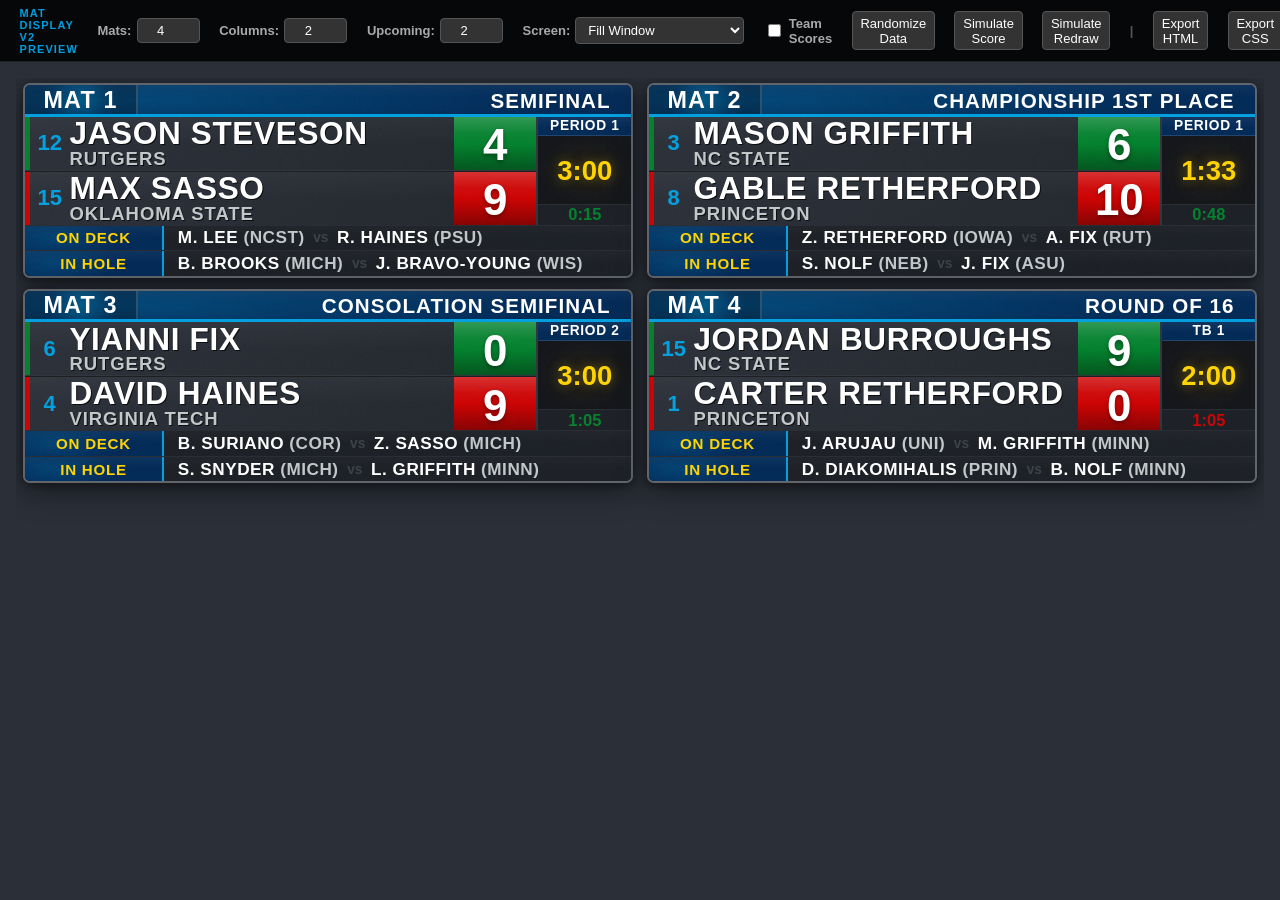
==== src/index.html @ 1146652d "Initial commit: NCAA wrestling mat assignment display Preview/development tool for building mat assi" ====
<!DOCTYPE html>
<html lang="en">
<head>
<meta charset="UTF-8">
<meta name="viewport" content="width=device-width, initial-scale=1.0">
<title>Mat Assignment Display — Previewer</title>
<link rel="stylesheet" href="styles.css">
<link rel="stylesheet" href="preview.css">
</head>
<body>

<!-- PREVIEW CONTROLS -->
<div class="preview-controls">
	<span class="title">Mat Display v2 Preview</span>
	<label>Mats:
		<input type="number" id="matCount" value="4" min="1" max="8">
	</label>
	<label>Columns:
		<input type="number" id="colCount" value="2" min="1" max="4">
	</label>
	<label>Upcoming:
		<input type="number" id="upcomingDepth" value="2" min="0" max="2">
	</label>
	<label>Screen:
		<select id="aspectRatio">
			<option value="fill">Fill Window</option>
			<option value="16:9">16:9 (HD / 4K)</option>
			<option value="16:10">16:10</option>
			<option value="4:3">4:3</option>
			<option value="21:9">21:9 (Ultrawide)</option>
			<option value="32:9">32:9 (Super Ultrawide)</option>
		</select>
	</label>
	<label><input type="checkbox" id="teamScores"> Team Scores</label>
	<button id="btnRandomize">Randomize Data</button>
	<button id="btnSimulate">Simulate Score</button>
	<button id="btnRedraw">Simulate Redraw</button>
	<span class="export-sep">|</span>
	<button id="btnExportHTML">Export HTML</button>
	<button id="btnExportCSS">Export CSS</button>
	<span class="export-sep">|</span>
	<button id="btnReset">Reset</button>
</div>

<div class="toast" id="toast"></div>
<div class="safe-area-label" id="safeAreaLabel"></div>

<!-- GRID CONTAINER -->
<main class="preview-main">
<video class="bg-video" autoplay loop muted playsinline poster="assets/backgrounds/background.png">
	<source src="assets/backgrounds/background.mp4" type="video/mp4">
</video>
<div class="preview-grid" id="grid" data-count="4"></div>
</main>

<script type="module" src="js/app.js"></script>
</body>
</html>
---- src/styles.css ----
/* ============================================================
   NCAA WRESTLING - MAT ASSIGNMENT DISPLAY v2
   Inspired by NCAA Wrestling CG Toolkit
   ============================================================ */

/* --- FONTS --- */
@font-face {
	font-family: 'United Sans';
	src: url(https://tw-misc.s3.us-west-2.amazonaws.com/mat-assignment-display/ncaa/v2/fonts/UnitedSansReg-Black.otf) format('opentype');
	font-weight: 900;
	font-style: normal;
}
@font-face {
	font-family: 'United Sans Cond';
	src: url(https://tw-misc.s3.us-west-2.amazonaws.com/mat-assignment-display/ncaa/v2/fonts/UnitedSansSemiCond-Black.otf) format('opentype');
	font-weight: 900;
	font-style: normal;
}
@font-face {
	font-family: 'United Sans Ext';
	src: url(https://tw-misc.s3.us-west-2.amazonaws.com/mat-assignment-display/ncaa/v2/fonts/UnitedSansSemiExt-Black.otf) format('opentype');
	font-weight: 900;
	font-style: normal;
}

/* --- PALETTE --- */
:root {
	--ncaa-blue-bright: #009EDE;
	--ncaa-blue-mid: #005EB8;
	--ncaa-blue-dark: #002855;
	--ncaa-gray: #C1C6C8;
	--ncaa-gray-dark: #3a3f47;
	--surface-dark: #1a1e24;
	--surface-card: #22272e;
	--surface-row: #2a2f38;
	--border-silver: rgba(193, 198, 200, 0.3);
	--text-primary: #FFFFFF;
	--text-secondary: #C1C6C8;
	--text-accent: #009EDE;
	--clock-yellow: #FFD200;
	--columns: 1;

	/* --- SIZING (tuned for export/production context) --- */
	--header-bar-min-h: 2.4em;
	--header-mat-pad-x: 1em;
	--header-mat-fs: 2em;
	--header-info-fs: 1.8em;
	--wrestler-row-min-h: 3em;
	--wrestler-info-pad-y: 0.2em;
	--wrestler-name-fs: 2.66em;
	--team-name-fs: 1.6em;
	--score-fs: 4em;
	--period-fs: 1.2em;
	--period-pad-y: 0.2em;
	--clock-fs: 2.5em;
	--riding-time-fs: 1.5em;
	--riding-time-pad-y: 0.15em;
	--upcoming-bar-min-h: 2.2em;
	--upcoming-label-fs: 1.3em;
	--upcoming-matchup-fs: 1.5em;
}

/* --- DEFAULTS (empty/null fields) --- */
.periodName:empty::before,
.periodName[data-value=""]::before { content: "Period 1"; }
.clockTime:empty::before,
.clockTime[data-value=""]::before { content: "0:00"; }
.ridingTime:empty::before,
.ridingTime[data-value=""]::before { content: "0:00"; }
.wScore:empty::before,
.wScore[data-value=""]::before { content: "0"; }

/* --- PERIOD ABBREVIATIONS (NCAA overtime terminology) --- */
.periodName[data-value*="Overtime"] > span {
	display: none;
}
.periodName[data-value="Overtime 1"]::before { content: "SV"; }
.periodName[data-value="Overtime 2"]::before { content: "TB 1"; }
.periodName[data-value="Overtime 3"]::before { content: "TB 2"; }
.periodName[data-value="Double Overtime"]::before { content: "DBL OT"; }

/* --- RESET & BASE --- */
body {
	margin: 0;
	padding: 0;
	background: var(--surface-dark);
	font-family: 'United Sans Cond', 'Helvetica Neue', Arial, sans-serif;
	font-weight: 900;
	color: var(--text-primary);
	-webkit-font-smoothing: antialiased;
	-moz-osx-font-smoothing: grayscale;
}

/* --- OUTER FRAME (per-mat container) --- */
.outer-frame {
	font-size: calc(2.2vw / var(--columns));
	margin: 0.4em 0.5em;
}

/* --- NOISE TEXTURE (matches NCAA toolkit speckle pattern) --- */
@keyframes grain {
	0%, 100% { transform: translate(0, 0); }
	10% { transform: translate(-1%, -1%); }
	20% { transform: translate(1%, 0%); }
	30% { transform: translate(-2%, 1%); }
	40% { transform: translate(1%, -1%); }
	50% { transform: translate(-1%, 2%); }
	60% { transform: translate(2%, 1%); }
	70% { transform: translate(0%, -2%); }
	80% { transform: translate(-1%, 0%); }
	90% { transform: translate(1%, 1%); }
}

/* --- MATCH CARD --- */
.match-card {
	border-radius: 0.5em;
	overflow: hidden;
	border: 2px solid rgba(193, 198, 200, 0.4);
	background: var(--surface-card);
	box-shadow:
		0 0.5em 2em rgba(0, 0, 0, 0.5),
		0 0.2em 0.6em rgba(0, 0, 0, 0.3),
		inset 0 1px 0 rgba(255, 255, 255, 0.08);
	position: relative;
}

/* Speckle/noise overlay — matches the toolkit's grainy texture */
.match-card::before {
	content: '';
	position: absolute;
	inset: 0;
	z-index: 10;
	pointer-events: none;
	opacity: 0.04;
	background-image: url("data:image/svg+xml,%3Csvg viewBox='0 0 256 256' xmlns='http://www.w3.org/2000/svg'%3E%3Cfilter id='n'%3E%3CfeTurbulence type='fractalNoise' baseFrequency='0.9' numOctaves='4' stitchTiles='stitch'/%3E%3C/filter%3E%3Crect width='100%25' height='100%25' filter='url(%23n)'/%3E%3C/svg%3E");
	background-size: 128px 128px;
	mix-blend-mode: screen;
	animation: grain 4s steps(8) infinite;
}

/* --- HEADER BAR --- */
.header-bar {
	display: flex;
	align-items: stretch;
	background:
		radial-gradient(ellipse 120% 200% at 15% 50%, rgba(0, 158, 222, 0.25) 0%, transparent 60%),
		linear-gradient(180deg, rgba(255, 255, 255, 0.04) 0%, transparent 40%),
		var(--ncaa-blue-dark);
	min-height: var(--header-bar-min-h);
	border-bottom: 3px solid var(--ncaa-blue-bright);
	position: relative;
}

/* Blue orb glow behind mat number — inspired by toolkit circle accent */
.header-mat {
	display: flex;
	align-items: center;
	justify-content: center;
	padding: 0 var(--header-mat-pad-x);
	font-family: 'United Sans Ext', 'Helvetica Neue', Arial, sans-serif;
	font-size: var(--header-mat-fs);
	text-transform: uppercase;
	letter-spacing: 0.05em;
	color: var(--text-primary);
	white-space: nowrap;
	background:
		radial-gradient(circle at 50% 50%, rgba(0, 158, 222, 0.35) 0%, rgba(0, 94, 184, 0.1) 50%, transparent 70%),
		rgba(0, 0, 0, 0.25);
	border-right: 2px solid rgba(255, 255, 255, 0.15);
	position: relative;
	padding-top: 0.06em;
}

.header-info {
	flex: 1;
	position: relative;
	overflow: hidden;
	display: flex;
	align-items: center;
	justify-content: flex-end;
}

.header-info .rotate-frame {
	text-align: right;
}

.header-info ul.rotate > li > div {
	text-align: right;
	padding-right: 1em;
	font-size: var(--header-info-fs);
	text-transform: uppercase;
	letter-spacing: 0.05em;
	color: var(--text-primary);
	transform: translateY(0.06em);
}

/* --- MATCH BODY --- */
.match-body {
	display: flex;
	align-items: stretch;
	position: relative;
}

/* Large decorative arc — inspired by toolkit background sweep lines */
.match-body::after {
	content: '';
	position: absolute;
	width: 180%;
	height: 400%;
	bottom: -200%;
	left: -40%;
	border-radius: 50%;
	border: 1px solid rgba(255, 255, 255, 0.03);
	pointer-events: none;
	z-index: 0;
}

/* --- WRESTLERS PANEL --- */
.wrestlers-panel {
	flex: 1;
	display: flex;
	flex-direction: column;
	min-width: 0;
}

/* --- WRESTLER ROW --- */
.wrestler-row {
	flex: 1;
	display: flex;
	align-items: stretch;
	min-height: var(--wrestler-row-min-h);
	position: relative;
	overflow: hidden;
}

.wrestler-row.w1 {
	border-bottom: 1px solid rgba(255, 255, 255, 0.06);
	box-shadow: inset 0 1px 0 rgba(255, 255, 255, 0.03);
}

.wrestler-row.w2 {
	border-top: 1px solid rgba(0, 0, 0, 0.3);
}

.wrestler-color-bar {
	width: 0.35em;
	flex-shrink: 0;
}
.w1 .wrestler-color-bar { background: #cc0000; }
.w2 .wrestler-color-bar { background: #00802b; }

/* Data-driven color overrides (when wrestler colors swap) */
.wrestler-row[data-color="#CC0000"] .wrestler-color-bar { background: #cc0000; }
.wrestler-row[data-color="#006600"] .wrestler-color-bar { background: #00802b; }
.wrestler-row[data-color="#330099"] .wrestler-color-bar { background: #330099; }

/* --- WRESTLER INFO --- */
.wrestler-info {
	flex: 1;
	display: flex;
	align-items: center;
	padding: var(--wrestler-info-pad-y) 0.5em;
	position: relative;
	overflow: hidden;
	min-width: 0;
	background:
		linear-gradient(180deg, rgba(255, 255, 255, 0.03) 0%, transparent 50%),
		linear-gradient(135deg, var(--surface-row) 0%, rgba(34, 39, 46, 0.6) 100%);
}

/* Decorative arc sweep — matches the toolkit's white curve motif */
.wrestler-info::before {
	content: '';
	position: absolute;
	width: 140%;
	height: 300%;
	top: -100%;
	right: -20%;
	border-radius: 50%;
	border: 1px solid rgba(255, 255, 255, 0.04);
	pointer-events: none;
	z-index: 0;
}

.wrestler-seed {
	font-family: 'United Sans', 'Helvetica Neue', Arial, sans-serif;
	font-size: 1.6em;
	color: var(--text-accent);
	margin-right: 0.3em;
	flex-shrink: 0;
	min-width: 1.2em;
	text-align: center;
}

.wrestler-details {
	flex: 1;
	min-width: 0;
	overflow: hidden;
	position: relative;
	z-index: 1;
	display: flex;
	align-items: center;
	gap: 0.4em;
}

.wrestler-name {
	font-family: 'United Sans Cond', 'Helvetica Neue', Arial, sans-serif;
	font-size: var(--wrestler-name-fs);
	line-height: 1;
	letter-spacing: 0.02em;
	text-transform: uppercase;
	color: var(--text-primary);
	white-space: nowrap;
	overflow: hidden;
	text-overflow: ellipsis;
	text-shadow: 1px 1px 0 rgba(0, 0, 0, 0.8);
	flex-shrink: 1;
	min-width: 0;
}

.team-name {
	font-family: 'United Sans Cond', 'Helvetica Neue', Arial, sans-serif;
	font-size: var(--team-name-fs);
	line-height: 1;
	color: var(--text-secondary);
	text-transform: uppercase;
	letter-spacing: 0.05em;
	text-shadow: 1px 1px 0 rgba(0, 0, 0, 0.8);
	white-space: nowrap;
	flex-shrink: 0;
}

/* Stacked layout: team name below wrestler name when fewer rows.
   :not([data-rows]) fallback covers the brief window before onerror stamps it. */
.outer-frame:not([data-rows]) .wrestler-details,
.outer-frame[data-rows="1"] .wrestler-details,
.outer-frame[data-rows="2"] .wrestler-details,
.outer-frame[data-rows="3"] .wrestler-details {
	flex-direction: column;
	align-items: flex-start;
	justify-content: center;
	gap: 0;
	overflow: visible;
}
.outer-frame:not([data-rows]) .wrestler-name,
.outer-frame[data-rows="1"] .wrestler-name,
.outer-frame[data-rows="2"] .wrestler-name,
.outer-frame[data-rows="3"] .wrestler-name {
	flex-shrink: 0;
	overflow: visible;
}

.team-logo {
	position: absolute;
	right: 0;
	top: 50%;
	transform: translateY(-50%);
	width: 9em;
	height: 9em;
	opacity: 0.15;
	pointer-events: none;
	z-index: 0;
	overflow: hidden;
	display: flex;
	align-items: center;
	justify-content: center;
}

.team-logo > img {
	width: 100%;
	height: 100%;
	object-fit: contain;
	display: block;
}

/* --- SCORE BOX --- */
.score-box {
	width: 6em;
	flex-shrink: 0;
	display: flex;
	align-items: center;
	justify-content: center;
	position: relative;
	overflow: hidden;
}

.score-box::after {
	content: '';
	position: absolute;
	inset: 0;
	background:
		linear-gradient(180deg, rgba(255,255,255,0.18) 0%, rgba(255,255,255,0.04) 30%, transparent 50%, rgba(0,0,0,0.35) 100%);
	pointer-events: none;
}

.w1 .score-box { background: #cc0000; }
.w2 .score-box { background: #00802b; }

/* Data-driven color overrides (when wrestler colors swap) */
.wrestler-row[data-color="#CC0000"] .score-box { background: #cc0000; }
.wrestler-row[data-color="#006600"] .score-box { background: #00802b; }
.wrestler-row[data-color="#330099"] .score-box { background: #330099; }

.score-value {
	font-family: 'United Sans', 'Helvetica Neue', Arial, sans-serif;
	font-size: var(--score-fs);
	line-height: 1;
	color: var(--text-primary);
	position: relative;
	z-index: 1;
	text-shadow: 0 2px 4px rgba(0,0,0,0.4);
	display: flex;
	align-items: center;
	justify-content: center;
	transform: translateY(0.04em);
}

.score-value:not(:empty) + .score-default {
	display: none;
}

.score-default {
	font-family: 'United Sans', 'Helvetica Neue', Arial, sans-serif;
	font-size: var(--score-fs);
	line-height: 1;
	color: var(--text-primary);
	position: relative;
	z-index: 1;
	display: flex;
	align-items: center;
	justify-content: center;
	transform: translateY(0.04em);
	text-shadow: 0 2px 4px rgba(0,0,0,0.4);
}

/* --- CLOCK PANEL --- */
.clock-panel {
	width: 6.75em;
	flex-shrink: 0;
	display: flex;
	flex-direction: column;
	border-left: 2px solid rgba(255, 255, 255, 0.06);
	text-align: center;
}

.period-display {
	background:
		linear-gradient(180deg, rgba(255, 255, 255, 0.05) 0%, transparent 60%),
		var(--ncaa-blue-dark);
	color: var(--text-primary);
	font-family: 'United Sans Cond', 'Helvetica Neue', Arial, sans-serif;
	font-size: var(--period-fs);
	line-height: 1;
	padding: var(--period-pad-y) 0.2em;
	text-transform: uppercase;
	letter-spacing: 0.05em;
	border-bottom: 1px solid rgba(255, 255, 255, 0.08);
}

.clock-display {
	flex: 1;
	display: flex;
	align-items: center;
	justify-content: center;
	background:
		radial-gradient(ellipse at 50% 50%, rgba(255, 210, 0, 0.06) 0%, transparent 70%),
		#111317;
	color: var(--clock-yellow);
	font-family: 'United Sans', 'Helvetica Neue', Arial, sans-serif;
	font-size: var(--clock-fs);
	line-height: 1;
	padding: 0.1em 0;
	padding-top: 0.14em;
	text-shadow: 0 0 0.4em rgba(255, 210, 0, 0.35), 0 0 1em rgba(255, 210, 0, 0.1);
}

.riding-time-label {
	display: none;
}

.riding-time-display {
	background: var(--surface-dark);
	color: var(--text-primary);
	font-family: 'United Sans', 'Helvetica Neue', Arial, sans-serif;
	font-size: var(--riding-time-fs);
	line-height: 1;
	padding: var(--riding-time-pad-y) 0;
	border-top: 1px solid rgba(255, 255, 255, 0.06);
}

.riding-time-display .ridingTime[data-value="0:00"] {
	color: var(--text-primary);
}

/* --- UPCOMING BAR --- */
.upcoming-bar {
	display: flex;
	align-items: stretch;
	min-height: var(--upcoming-bar-min-h);
	background:
		linear-gradient(180deg, rgba(255, 255, 255, 0.02) 0%, transparent 50%),
		var(--surface-dark);
	border-top: 1px solid rgba(255, 255, 255, 0.06);
	overflow: hidden;
}

/* Hide when no upcoming match data exists */
.upcoming-bar[data-upcoming=""] {
	display: none;
}

/* Hide upcoming bars based on depth setting */
.outer-frame[data-upcoming-depth="0"] .upcoming-bar {
	display: none;
}
.outer-frame[data-upcoming-depth="1"] .upcoming-bar + .upcoming-bar {
	display: none;
}

.upcoming-label {
	position: relative;
	width: 10em;
	flex-shrink: 0;
	overflow: hidden;
	background:
		radial-gradient(ellipse 80% 150% at 20% 50%, rgba(0, 158, 222, 0.2) 0%, transparent 60%),
		linear-gradient(180deg, rgba(255, 255, 255, 0.04) 0%, transparent 50%),
		var(--ncaa-blue-dark);
	border-right: 2px solid var(--ncaa-blue-bright);
}

.upcoming-label .rotate-frame {
	text-align: center;
}

.upcoming-label ul.rotate > li > div {
	font-family: 'United Sans Cond', 'Helvetica Neue', Arial, sans-serif;
	font-size: var(--upcoming-label-fs);
	color: var(--clock-yellow);
	text-transform: uppercase;
	letter-spacing: 0.05em;
	text-align: center;
}

.upcoming-matchup {
	flex: 1;
	display: flex;
	align-items: center;
	padding: 0 0.8em;
	gap: 0.5em;
	font-size: var(--upcoming-matchup-fs);
	overflow: hidden;
}

.upcoming-wrestler {
	color: var(--text-primary);
	font-family: 'United Sans Cond', 'Helvetica Neue', Arial, sans-serif;
	white-space: nowrap;
	text-transform: uppercase;
	letter-spacing: 0.03em;
}

.upcoming-team {
	color: var(--text-secondary);
}

.upcoming-vs {
	color: var(--ncaa-gray-dark);
	font-size: 0.8em;
	text-transform: lowercase;
	flex-shrink: 0;
}

/* ============================================================
   ROTATING TEXT ANIMATION (shared)
   ============================================================ */
.rotate-frame {
	position: absolute;
	overflow: hidden;
	height: 100%;
	width: 100%;
	top: 0;
	left: 0;
}

@keyframes rotate {
	0%   { top: 0; }
	29%  { top: 0; }
	33%  { top: -100%; }
	62%  { top: -100%; }
	66%  { top: -200%; }
	96%  { top: -200%; }
	100% { top: -300%; }
}

ul.rotate {
	padding: 0;
	margin: 0;
	list-style: none;
	display: flex;
	flex-flow: column;
	align-items: flex-end;
	justify-content: center;
	position: relative;
	height: 100%;
	animation-name: rotate;
	animation-duration: 15s;
	animation-iteration-count: infinite;
}

ul.rotate > li {
	flex: 1;
	display: flex;
	flex-flow: column;
	justify-content: center;
	width: 100%;
	position: absolute;
	top: 0;
	right: 0;
	height: 100%;
	white-space: nowrap;
}

ul.rotate > li:nth-child(2) { top: 100%; }
ul.rotate > li:nth-child(3) { top: 200%; }
ul.rotate > li:nth-child(4) { top: 300%; }

/* ============================================================
   SCORE CHANGE ANIMATION
   ============================================================ */

@keyframes score-flash {
	0%   { opacity: 0.9; }
	100% { opacity: 0; }
}

@keyframes score-glow {
	0%   { box-shadow: 0 0 0 0 rgba(255,255,255,0.8); }
	40%  { box-shadow: 0 0 1.5em 0.5em rgba(255,255,255,0.4); }
	100% { box-shadow: 0 0 0 0 rgba(255,255,255,0); }
}

@keyframes score-shake {
	0%, 100% { translate: 0; }
	10%  { translate: -0.15em; }
	20%  { translate: 0.12em; }
	30%  { translate: -0.1em; }
	40%  { translate: 0.08em; }
	50%  { translate: -0.05em; }
	60%  { translate: 0.03em; }
}

@keyframes score-bump {
	0%   { scale: 1; }
	35%  { scale: 1.18; }
	100% { scale: 1; }
}

@keyframes score-ring {
	0%   { scale: 0.3; opacity: 0.8; border-width: 0.2em; }
	100% { scale: 3; opacity: 0; border-width: 0.02em; }
}

@keyframes delta-pop {
	0%   { scale: 0.2; opacity: 0; }
	50%  { scale: 1.35; opacity: 1; }
	70%  { scale: 0.92; }
	85%  { scale: 1.08; }
	100% { scale: 1; opacity: 1; }
}

@keyframes delta-out {
	0%   { scale: 1; opacity: 1; }
	100% { scale: 2.5; opacity: 0; }
}

@keyframes row-sweep {
	0%   { translate: -100%; }
	100% { translate: 100%; }
}

@keyframes colorbar-flash {
	0%   { filter: brightness(3) saturate(1.5); }
	100% { filter: brightness(1) saturate(1); }
}

/* --- Flash overlay (score-box ::before) --- */
.score-box.score-blast::before {
	content: '';
	position: absolute;
	inset: -50%;
	background: radial-gradient(ellipse at 50% 50%,
		rgba(255,255,255,0.95) 0%,
		rgba(255,255,255,0.6) 30%,
		transparent 65%);
	z-index: 6;
	pointer-events: none;
	animation: score-flash 400ms ease-out forwards;
}

/* --- Glow + shake on score-box --- */
.score-box.score-blast {
	animation: score-glow 1s ease-out, score-shake 400ms ease-out 40ms;
}

/* --- Score value bump --- */
.score-box.score-blast .score-value,
.score-box.score-blast .wScore {
	animation: score-bump 500ms ease-out 100ms;
}

/* --- Expanding ring --- */
.score-ring {
	position: absolute;
	top: 50%;
	left: 50%;
	width: 2em;
	height: 2em;
	margin: -1em 0 0 -1em;
	border: 0.2em solid rgba(255,255,255,0.7);
	border-radius: 50%;
	z-index: 5;
	pointer-events: none;
	animation: score-ring 700ms ease-out forwards;
}

/* --- Row highlight sweep --- */
.wrestler-row.row-highlight::after {
	content: '';
	position: absolute;
	inset: 0;
	background: linear-gradient(90deg,
		transparent 0%,
		rgba(255,255,255,0.08) 30%,
		rgba(255,255,255,0.2) 50%,
		rgba(255,255,255,0.08) 70%,
		transparent 100%);
	z-index: 3;
	pointer-events: none;
	animation: row-sweep 650ms ease-in-out forwards;
}

/* --- Color bar flash --- */
.wrestler-row.row-highlight .wrestler-color-bar {
	animation: colorbar-flash 600ms ease-out;
}

/* --- Delta (+N) overlay --- */
.delta-overlay {
	position: absolute;
	right: 0;
	top: 0;
	bottom: 0;
	width: 6em;
	display: flex;
	align-items: center;
	justify-content: center;
	font-family: 'United Sans', 'Helvetica Neue', Arial, sans-serif;
	font-weight: 900;
	font-size: 3.2em;
	line-height: 1;
	color: #fff;
	text-shadow:
		0 0 0.3em rgba(255,255,255,0.9),
		0 0 0.7em rgba(255,255,255,0.5),
		0 0 1.5em rgba(255,255,255,0.2),
		0 0.06em 0.15em rgba(0,0,0,0.7);
	z-index: 20;
	pointer-events: none;
	opacity: 0;
	scale: 0.2;
}

.delta-overlay.animate {
	animation:
		delta-pop 420ms cubic-bezier(0.34, 1.56, 0.64, 1) forwards,
		delta-out 350ms ease-in 800ms forwards;
}

/* ============================================================
   TEAM SCORES / MARQUEE FRAME
   Styled here so exported CSS overrides JSP defaults.
   The JSP generates inline styles on the inner table
   (border, color, font-weight) so !important is needed.
   ============================================================ */
.marquee-frame {
	/* 2.2vw/cols * 2.66 (--wrestler-name-fs) * 0.9 ≈ 5.27vw/cols */
	font-size: calc(5.27vw / var(--columns)) !important;
	background:
		linear-gradient(180deg, rgba(255, 255, 255, 0.04) 0%, transparent 40%),
		var(--surface-card) !important;
	border-top: 3px solid var(--ncaa-blue-bright);
	box-shadow: 0 -0.5em 2em rgba(0, 0, 0, 0.4);
	font-family: 'United Sans Cond', 'Helvetica Neue', Arial, sans-serif;
	font-weight: 900;
	letter-spacing: 0.05em;
	text-transform: uppercase;
}

.marquee-frame table {
	border: none !important;
	font-size: inherit !important;
	font-family: inherit !important;
	font-weight: inherit !important;
	letter-spacing: inherit;
}

.marquee-frame marquee {
	padding: 0.25em 1em;
	display: block;
}

/* Fixed label — mirrors .upcoming-label, absolutely positioned
   so scrolling entries pass behind it on the left edge. */
.ts-frame-label {
	position: absolute;
	left: 0;
	top: 0;
	bottom: 0;
	z-index: 10;
	display: flex;
	align-items: center;
	justify-content: center;
	padding: 0 0.4em;
	background:
		radial-gradient(ellipse 80% 150% at 20% 50%, rgba(0, 158, 222, 0.2) 0%, transparent 60%),
		linear-gradient(180deg, rgba(255, 255, 255, 0.04) 0%, transparent 50%),
		var(--ncaa-blue-dark);
	border-right: 2px solid var(--ncaa-blue-bright);
	color: var(--clock-yellow);
	white-space: nowrap;
}

/* Parsed team score entry spans (injected by bootstrap / preview JS) */
.ts-entry {
	margin-right: 1.5em;
}
.ts-rank {
	color: var(--text-accent);
	margin-right: 0.15em;
}
.ts-team {
	color: var(--text-primary);
}
.ts-score {
	color: var(--text-secondary);
	margin-left: 0.3em;
}

/* ============================================================
   BACKGROUND VIDEO
   ============================================================ */
.bg-video {
	position: fixed;
	inset: 0;
	width: 100%;
	height: 100%;
	object-fit: cover;
	opacity: 0.5;
	z-index: -1;
	pointer-events: none;
}

/* Only render the first video element (template repeats per mat) */
.bg-video ~ .bg-video {
	display: none;
}

/* ============================================================
   LAYOUT CONTAINER (rendered by the app)
   ============================================================ */
#matAssignDisplayFrame {
	height: 100vh;
	overflow: hidden;
	display: flex;
	align-items: center;
	position: absolute;
	width: 100%;
}
---- src/preview.css ----
/* ============================================================
   PREVIEW ENVIRONMENT — layout, controls, safe-area overlay
   (Not shipped to production — only used during local dev)
   ============================================================ */

/* --- PREVIEW SIZING OVERRIDES (tighter for local preview) --- */
:root {
	--header-bar-min-h: 1.8em;
	--header-mat-pad-x: 0.8em;
	--header-mat-fs: 1.7em;
	--header-info-fs: 1.5em;
	--wrestler-row-min-h: 2.2em;
	--wrestler-info-pad-y: 0.1em;
	--wrestler-name-fs: 2.3em;
	--team-name-fs: 1.35em;
	--score-fs: 3.2em;
	--period-fs: 1em;
	--period-pad-y: 0.15em;
	--clock-fs: 2em;
	--riding-time-fs: 1.2em;
	--riding-time-pad-y: 0.1em;
	--upcoming-bar-min-h: 1.8em;
	--upcoming-label-fs: 1.1em;
	--upcoming-matchup-fs: 1.25em;
}

/* --- PREVIEW LAYOUT: simulates 1-8 mat grid --- */
body {
	background: #2a2f38;
	height: 100vh;
	display: flex;
	flex-direction: column;
	overflow: hidden;
}
.bg-video {
	position: absolute;
	inset: 0;
	width: 100%;
	height: 100%;
	object-fit: cover;
	opacity: 0.5;
	z-index: 0;
	pointer-events: none;
}
.preview-main {
	flex: 1;
	min-height: 0;
	display: flex;
	align-items: center;
	justify-content: center;
	overflow: hidden;
	container-type: size;
	position: relative;
	padding: 1em;
}
.preview-grid {
	display: grid;
	gap: 0;
	width: 100%;
	height: 100%;
	align-content: start;
	overflow: hidden;
	container-type: size;
	position: relative;
	z-index: 1;
}
/* Grid columns, --columns, --rows are set dynamically by renderMats() */

.preview-grid .outer-frame {
	margin: 0.4em 0.5em;
	min-width: 0;
	display: flex;
	align-items: start;
	font-size: min(
		calc(2.2cqw / var(--columns)),
		calc(100cqh / (var(--rows) * (10.5 + var(--upcoming-bars) * 2.2)))
	);
}
.preview-grid .match-card {
	width: 100%;
}

/* Preview controls bar */
.preview-controls {
	flex-shrink: 0;
	z-index: 100;
	background: rgba(0,0,0,0.85);
	backdrop-filter: blur(10px);
	padding: 0.5em 1.5em;
	display: flex;
	align-items: center;
	gap: 1.5em;
	font-family: -apple-system, BlinkMacSystemFont, sans-serif;
	font-size: 13px;
	color: #aaa;
	border-bottom: 1px solid rgba(255,255,255,0.1);
}
.preview-controls label {
	display: flex;
	align-items: center;
	gap: 0.4em;
}
.preview-controls input[type="number"] {
	background: #333;
	color: #fff;
	border: 1px solid #555;
	border-radius: 4px;
	padding: 0.3em 0.6em;
	font-size: 13px;
	width: 3.5em;
	text-align: center;
}
.preview-controls select,
.preview-controls button {
	background: #333;
	color: #fff;
	border: 1px solid #555;
	border-radius: 4px;
	padding: 0.3em 0.6em;
	font-size: 13px;
	cursor: pointer;
}
.preview-controls button:hover { background: #444; }
.preview-controls .export-sep { color: #555; }
.toast {
	position: fixed;
	top: 3.5em;
	left: 50%;
	transform: translateX(-50%) translateY(0);
	padding: 0.6em 1.4em;
	border-radius: 6px;
	font-family: -apple-system, BlinkMacSystemFont, sans-serif;
	font-size: 13px;
	font-weight: 600;
	color: #fff;
	z-index: 200;
	opacity: 0;
	pointer-events: none;
	transition: opacity 0.2s, transform 0.2s;
}
.toast.show {
	opacity: 1;
	transform: translateX(-50%) translateY(0);
}
.toast.success { background: rgba(24, 106, 59, 0.95); }
.toast.error { background: rgba(107, 26, 26, 0.95); }
.preview-controls .title {
	font-weight: 700;
	color: var(--ncaa-blue-bright);
	text-transform: uppercase;
	letter-spacing: 0.1em;
	font-size: 11px;
}

/* Safe area preview — pure CSS via container query units on .preview-main */
.preview-grid.safe-area-active {
	width: min(100cqw, calc(100cqh * var(--ar-w) / var(--ar-h)));
	height: min(100cqh, calc(100cqw * var(--ar-h) / var(--ar-w)));
	outline: 2px solid rgba(0, 158, 222, 0.6);
	box-shadow: 0 0 0 9999px rgba(0, 0, 0, 0.55);
}
.preview-main.safe-area-active .bg-video {
	inset: auto;
	width: min(100cqw, calc(100cqh * var(--ar-w) / var(--ar-h)));
	height: min(100cqh, calc(100cqw * var(--ar-h) / var(--ar-w)));
	left: 50%;
	top: 50%;
	transform: translate(-50%, -50%);
}
.safe-area-label {
	position: fixed;
	bottom: 0;
	left: 0;
	right: 0;
	z-index: 100;
	text-align: center;
	padding: 0.6em 1em;
	font-family: -apple-system, BlinkMacSystemFont, sans-serif;
	font-size: 11px;
	font-weight: 600;
	color: rgba(0, 158, 222, 0.8);
	letter-spacing: 0.15em;
	text-transform: uppercase;
	background: linear-gradient(transparent, rgba(0, 0, 0, 0.7));
	pointer-events: none;
	opacity: 0;
	transition: opacity 0.3s;
}
.safe-area-label.visible {
	opacity: 1;
}

/* Team scores marquee — lives inside .preview-grid (the "viewport").
   In production the JSP uses position:fixed on the real viewport. */
.marquee-frame {
	position: absolute;
	bottom: 0;
	left: 0;
	width: 100%;
	z-index: 200;
	color: white;
	/* Preview uses cqw (container) instead of vw, and --wrestler-name-fs is 2.3em here.
	   Scaled to 90% of wrestler-name size: 2.2 * 2.3 * 0.9 ≈ 4.55 */
	font-size: calc(4.55cqw / var(--columns)) !important;
}
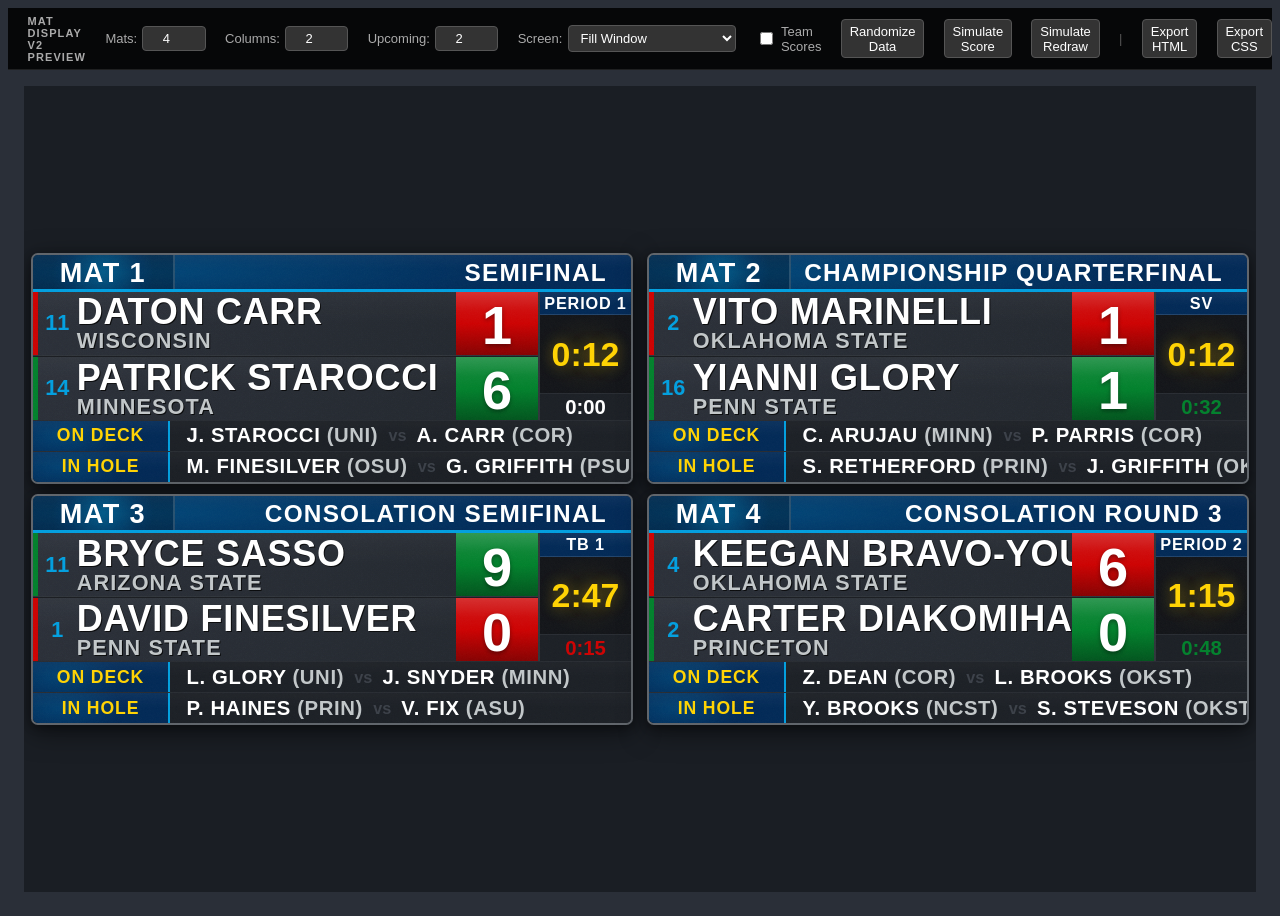
==== commit 59936f78: "Isolate production rendering in iframe Move production styles and grid layout into frame.html, loade" ====
--- a/src/index.html
+++ b/src/index.html
@@ -4,7 +4,6 @@
 <meta charset="UTF-8">
 <meta name="viewport" content="width=device-width, initial-scale=1.0">
 <title>Mat Assignment Display — Previewer</title>
-<link rel="stylesheet" href="styles.css">
 <link rel="stylesheet" href="preview.css">
 </head>
 <body>
@@ -45,12 +44,9 @@
 <div class="toast" id="toast"></div>
 <div class="safe-area-label" id="safeAreaLabel"></div>
 
-<!-- GRID CONTAINER -->
+<!-- PRODUCTION VIEWPORT (iframe) -->
 <main class="preview-main">
-<video class="bg-video" autoplay loop muted playsinline poster="assets/backgrounds/background.png">
-	<source src="assets/backgrounds/background.mp4" type="video/mp4">
-</video>
-<div class="preview-grid" id="grid" data-count="4"></div>
+	<iframe id="previewFrame" src="frame.html"></iframe>
 </main>
 
 <script type="module" src="js/app.js"></script>
--- a/src/preview.css
+++ b/src/preview.css
@@ -3,44 +3,13 @@
    (Not shipped to production — only used during local dev)
    ============================================================ */
 
-/* --- PREVIEW SIZING OVERRIDES (tighter for local preview) --- */
-:root {
-	--header-bar-min-h: 1.8em;
-	--header-mat-pad-x: 0.8em;
-	--header-mat-fs: 1.7em;
-	--header-info-fs: 1.5em;
-	--wrestler-row-min-h: 2.2em;
-	--wrestler-info-pad-y: 0.1em;
-	--wrestler-name-fs: 2.3em;
-	--team-name-fs: 1.35em;
-	--score-fs: 3.2em;
-	--period-fs: 1em;
-	--period-pad-y: 0.15em;
-	--clock-fs: 2em;
-	--riding-time-fs: 1.2em;
-	--riding-time-pad-y: 0.1em;
-	--upcoming-bar-min-h: 1.8em;
-	--upcoming-label-fs: 1.1em;
-	--upcoming-matchup-fs: 1.25em;
-}
-
-/* --- PREVIEW LAYOUT: simulates 1-8 mat grid --- */
+/* --- PREVIEW LAYOUT --- */
 body {
 	background: #2a2f38;
 	height: 100vh;
 	display: flex;
 	flex-direction: column;
 	overflow: hidden;
-}
-.bg-video {
-	position: absolute;
-	inset: 0;
-	width: 100%;
-	height: 100%;
-	object-fit: cover;
-	opacity: 0.5;
-	z-index: 0;
-	pointer-events: none;
 }
 .preview-main {
 	flex: 1;
@@ -53,34 +22,21 @@
 	position: relative;
 	padding: 1em;
 }
-.preview-grid {
-	display: grid;
-	gap: 0;
+
+/* --- IFRAME (production viewport) --- */
+#previewFrame {
+	border: none;
 	width: 100%;
 	height: 100%;
-	align-content: start;
-	overflow: hidden;
-	container-type: size;
-	position: relative;
-	z-index: 1;
 }
-/* Grid columns, --columns, --rows are set dynamically by renderMats() */
-
-.preview-grid .outer-frame {
-	margin: 0.4em 0.5em;
-	min-width: 0;
-	display: flex;
-	align-items: start;
-	font-size: min(
-		calc(2.2cqw / var(--columns)),
-		calc(100cqh / (var(--rows) * (10.5 + var(--upcoming-bars) * 2.2)))
-	);
-}
-.preview-grid .match-card {
-	width: 100%;
+#previewFrame.safe-area-active {
+	width: min(100cqw, calc(100cqh * var(--ar-w) / var(--ar-h)));
+	height: min(100cqh, calc(100cqw * var(--ar-h) / var(--ar-w)));
+	outline: 2px solid rgba(0, 158, 222, 0.6);
+	box-shadow: 0 0 0 9999px rgba(0, 0, 0, 0.55);
 }
 
-/* Preview controls bar */
+/* --- PREVIEW CONTROLS --- */
 .preview-controls {
 	flex-shrink: 0;
 	z-index: 100;
@@ -122,6 +78,15 @@
 }
 .preview-controls button:hover { background: #444; }
 .preview-controls .export-sep { color: #555; }
+.preview-controls .title {
+	font-weight: 700;
+	color: var(--ncaa-blue-bright);
+	text-transform: uppercase;
+	letter-spacing: 0.1em;
+	font-size: 11px;
+}
+
+/* --- TOAST --- */
 .toast {
 	position: fixed;
 	top: 3.5em;
@@ -144,29 +109,8 @@
 }
 .toast.success { background: rgba(24, 106, 59, 0.95); }
 .toast.error { background: rgba(107, 26, 26, 0.95); }
-.preview-controls .title {
-	font-weight: 700;
-	color: var(--ncaa-blue-bright);
-	text-transform: uppercase;
-	letter-spacing: 0.1em;
-	font-size: 11px;
-}
 
-/* Safe area preview — pure CSS via container query units on .preview-main */
-.preview-grid.safe-area-active {
-	width: min(100cqw, calc(100cqh * var(--ar-w) / var(--ar-h)));
-	height: min(100cqh, calc(100cqw * var(--ar-h) / var(--ar-w)));
-	outline: 2px solid rgba(0, 158, 222, 0.6);
-	box-shadow: 0 0 0 9999px rgba(0, 0, 0, 0.55);
-}
-.preview-main.safe-area-active .bg-video {
-	inset: auto;
-	width: min(100cqw, calc(100cqh * var(--ar-w) / var(--ar-h)));
-	height: min(100cqh, calc(100cqw * var(--ar-h) / var(--ar-w)));
-	left: 50%;
-	top: 50%;
-	transform: translate(-50%, -50%);
-}
+/* --- SAFE AREA LABEL --- */
 .safe-area-label {
 	position: fixed;
 	bottom: 0;
@@ -189,17 +133,3 @@
 .safe-area-label.visible {
 	opacity: 1;
 }
-
-/* Team scores marquee — lives inside .preview-grid (the "viewport").
-   In production the JSP uses position:fixed on the real viewport. */
-.marquee-frame {
-	position: absolute;
-	bottom: 0;
-	left: 0;
-	width: 100%;
-	z-index: 200;
-	color: white;
-	/* Preview uses cqw (container) instead of vw, and --wrestler-name-fs is 2.3em here.
-	   Scaled to 90% of wrestler-name size: 2.2 * 2.3 * 0.9 ≈ 4.55 */
-	font-size: calc(4.55cqw / var(--columns)) !important;
-}
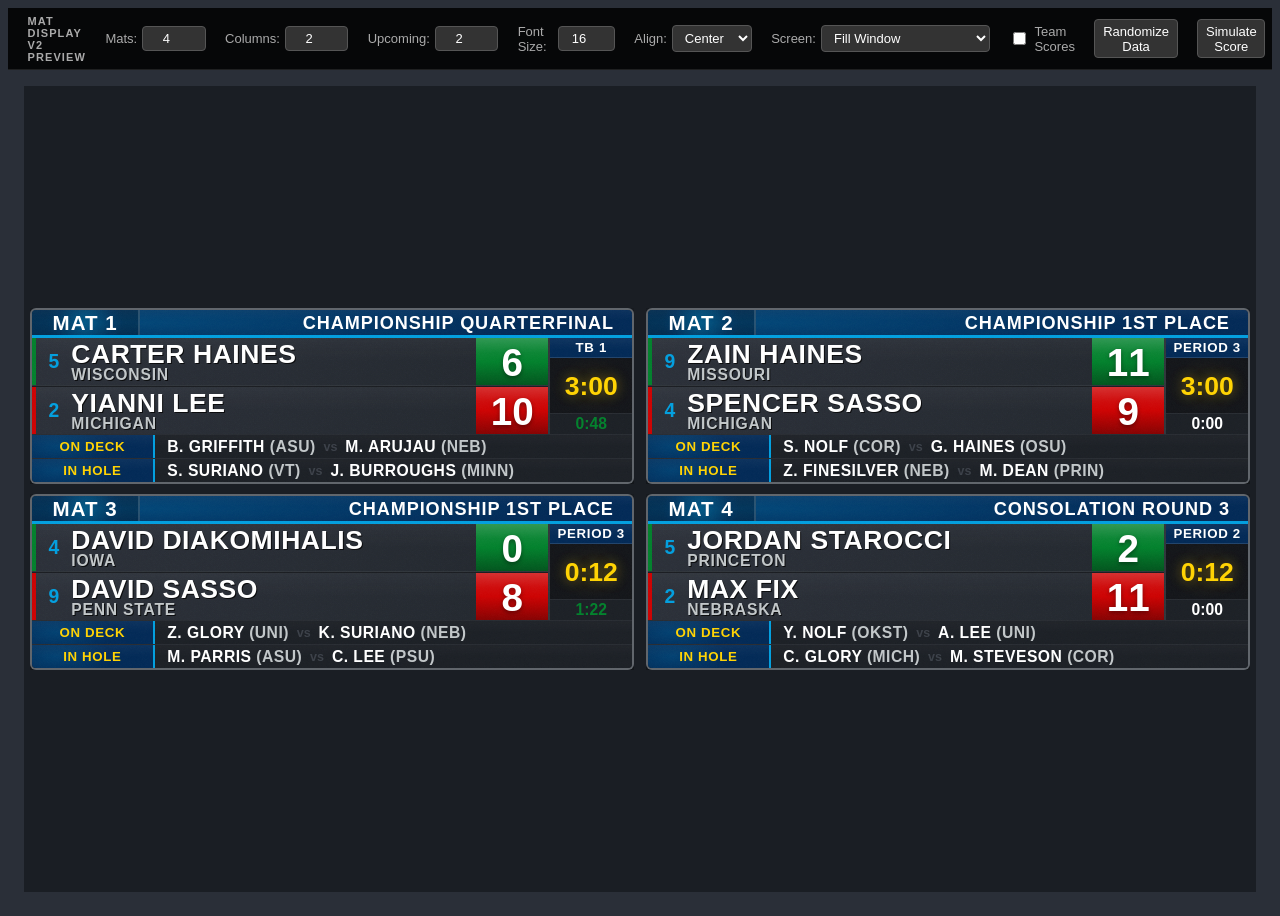
==== commit 931cd60c: "Add font-size/valign controls, fix marquee sizing, tune card dimensions - Add font-size slider and v" ====
--- a/src/index.html
+++ b/src/index.html
@@ -19,6 +19,16 @@
 	</label>
 	<label>Upcoming:
 		<input type="number" id="upcomingDepth" value="2" min="0" max="2">
+	</label>
+	<label>Font Size:
+		<input type="number" id="fontSize" value="16" min="8" max="32" step="1">
+	</label>
+	<label>Align:
+		<select id="valign">
+			<option value="start">Top</option>
+			<option value="center" selected>Center</option>
+			<option value="end">Bottom</option>
+		</select>
 	</label>
 	<label>Screen:
 		<select id="aspectRatio">
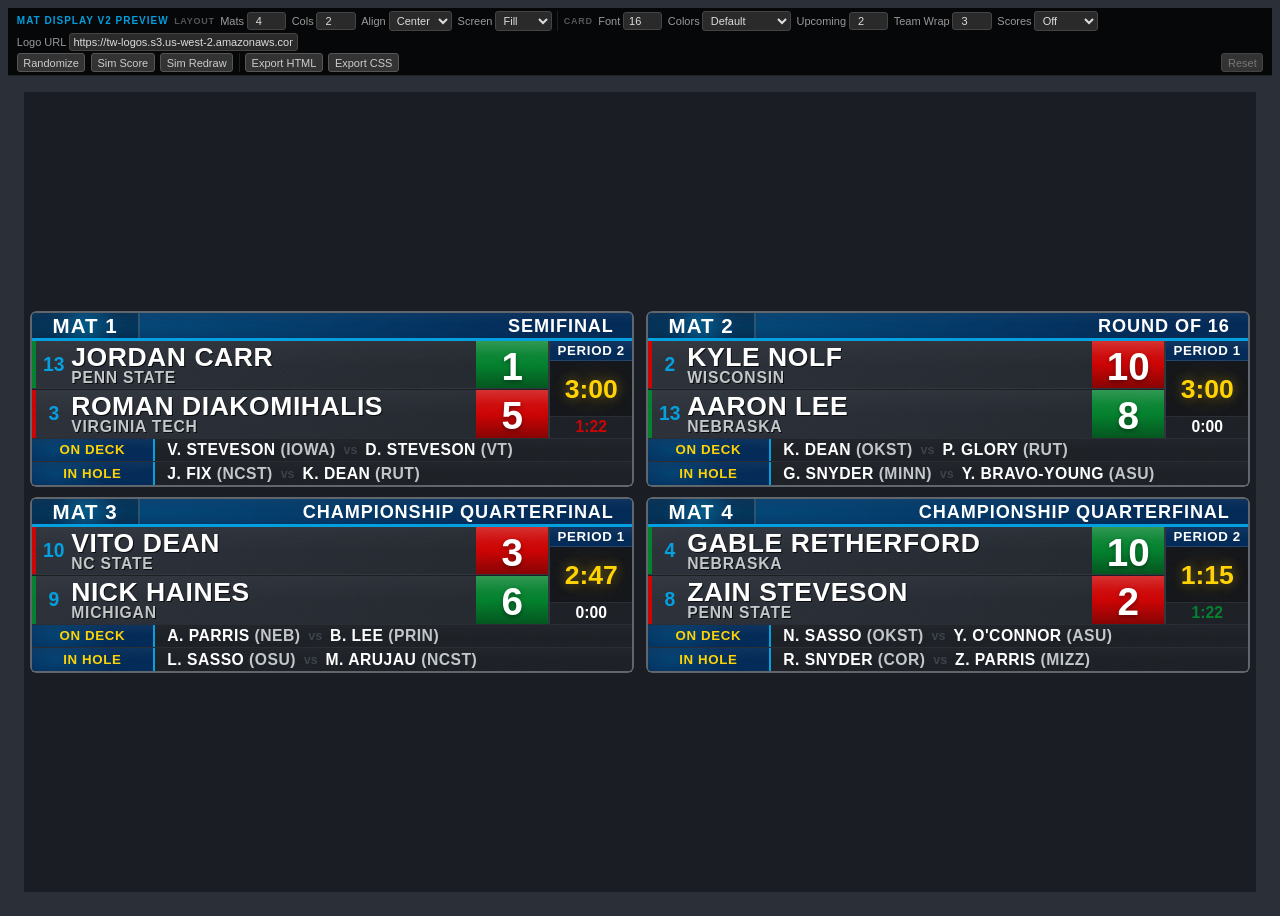
==== commit 0b2cc399: "Fix production card flicker, add DOM morph, logo/color/layout controls Bootstrap innerHTML override " ====
--- a/src/index.html
+++ b/src/index.html
@@ -10,45 +10,68 @@
 
 <!-- PREVIEW CONTROLS -->
 <div class="preview-controls">
-	<span class="title">Mat Display v2 Preview</span>
-	<label>Mats:
-		<input type="number" id="matCount" value="4" min="1" max="8">
-	</label>
-	<label>Columns:
-		<input type="number" id="colCount" value="2" min="1" max="4">
-	</label>
-	<label>Upcoming:
-		<input type="number" id="upcomingDepth" value="2" min="0" max="2">
-	</label>
-	<label>Font Size:
-		<input type="number" id="fontSize" value="16" min="8" max="32" step="1">
-	</label>
-	<label>Align:
-		<select id="valign">
-			<option value="start">Top</option>
-			<option value="center" selected>Center</option>
-			<option value="end">Bottom</option>
-		</select>
-	</label>
-	<label>Screen:
-		<select id="aspectRatio">
-			<option value="fill">Fill Window</option>
-			<option value="16:9">16:9 (HD / 4K)</option>
-			<option value="16:10">16:10</option>
-			<option value="4:3">4:3</option>
-			<option value="21:9">21:9 (Ultrawide)</option>
-			<option value="32:9">32:9 (Super Ultrawide)</option>
-		</select>
-	</label>
-	<label><input type="checkbox" id="teamScores"> Team Scores</label>
-	<button id="btnRandomize">Randomize Data</button>
-	<button id="btnSimulate">Simulate Score</button>
-	<button id="btnRedraw">Simulate Redraw</button>
-	<span class="export-sep">|</span>
-	<button id="btnExportHTML">Export HTML</button>
-	<button id="btnExportCSS">Export CSS</button>
-	<span class="export-sep">|</span>
-	<button id="btnReset">Reset</button>
+	<div class="ctrl-row">
+		<span class="title">Mat Display v2 Preview</span>
+		<div class="ctrl-group">
+			<span class="ctrl-group-label">Layout</span>
+			<label>Mats <input type="number" id="matCount" value="4" min="1" max="8"></label>
+			<label>Cols <input type="number" id="colCount" value="2" min="1" max="4"></label>
+			<label>Align
+				<select id="valign">
+					<option value="start">Top</option>
+					<option value="center" selected>Center</option>
+					<option value="end">Bottom</option>
+				</select>
+			</label>
+			<label>Screen
+				<select id="aspectRatio">
+					<option value="fill">Fill</option>
+					<option value="16:9">16:9</option>
+					<option value="16:10">16:10</option>
+					<option value="4:3">4:3</option>
+					<option value="21:9">21:9</option>
+					<option value="32:9">32:9</option>
+				</select>
+			</label>
+		</div>
+		<div class="ctrl-group">
+			<span class="ctrl-group-label">Card</span>
+			<label>Font <input type="number" id="fontSize" value="16" min="8" max="32" step="1"></label>
+			<label>Colors
+				<select id="colorScheme">
+					<option value="default">Default</option>
+					<option value="green">Red / Green</option>
+					<option value="blue">Red / Blue</option>
+				</select>
+			</label>
+			<label>Upcoming <input type="number" id="upcomingDepth" value="2" min="0" max="2"></label>
+			<label>Team Wrap <input type="number" id="teamWrapRows" value="3" min="0" max="8"></label>
+			<label>Scores
+				<select id="teamScores">
+					<option value="off">Off</option>
+					<option value="bottom">Bottom</option>
+					<option value="top">Top</option>
+				</select>
+			</label>
+		</div>
+	</div>
+	<div class="ctrl-row">
+		<div class="ctrl-group">
+			<label>Logo URL <input type="text" id="logoPattern" value="https://tw-logos.s3.us-west-2.amazonaws.com/NCAAD12025/[teamAbbr]_Logo.png" placeholder="path/to/[teamAbbr]-logo.png"></label>
+		</div>
+	</div>
+	<div class="ctrl-row">
+		<div class="ctrl-group">
+			<button id="btnRandomize">Randomize</button>
+			<button id="btnSimulate">Sim Score</button>
+			<button id="btnRedraw">Sim Redraw</button>
+		</div>
+		<div class="ctrl-group">
+			<button id="btnExportHTML">Export HTML</button>
+			<button id="btnExportCSS">Export CSS</button>
+		</div>
+		<button id="btnReset" class="btn-reset">Reset</button>
+	</div>
 </div>
 
 <div class="toast" id="toast"></div>
--- a/src/preview.css
+++ b/src/preview.css
@@ -42,48 +42,97 @@
 	z-index: 100;
 	background: rgba(0,0,0,0.85);
 	backdrop-filter: blur(10px);
-	padding: 0.5em 1.5em;
+	padding: 0.3em 0.8em;
+	display: flex;
+	flex-direction: column;
+	gap: 0.25em;
+	font-family: -apple-system, BlinkMacSystemFont, sans-serif;
+	font-size: 11px;
+	color: #999;
+	border-bottom: 1px solid rgba(255,255,255,0.1);
+	white-space: nowrap;
+	overflow-x: auto;
+}
+.ctrl-row {
 	display: flex;
 	align-items: center;
-	gap: 1.5em;
-	font-family: -apple-system, BlinkMacSystemFont, sans-serif;
-	font-size: 13px;
-	color: #aaa;
-	border-bottom: 1px solid rgba(255,255,255,0.1);
+	gap: 0.5em;
+	min-width: 0;
+}
+.ctrl-group {
+	display: flex;
+	align-items: center;
+	gap: 0.5em;
+	padding-left: 0.5em;
+	border-left: 1px solid rgba(255,255,255,0.1);
+}
+.ctrl-row > .ctrl-group:first-child,
+.ctrl-row > .title + .ctrl-group {
+	border-left: none;
+	padding-left: 0;
+}
+.ctrl-group-label {
+	font-size: 9px;
+	font-weight: 700;
+	text-transform: uppercase;
+	letter-spacing: 0.08em;
+	color: #555;
 }
 .preview-controls label {
 	display: flex;
 	align-items: center;
-	gap: 0.4em;
+	gap: 0.25em;
 }
 .preview-controls input[type="number"] {
-	background: #333;
-	color: #fff;
-	border: 1px solid #555;
-	border-radius: 4px;
-	padding: 0.3em 0.6em;
-	font-size: 13px;
-	width: 3.5em;
+	background: #2a2a2a;
+	color: #ddd;
+	border: 1px solid #444;
+	border-radius: 3px;
+	padding: 0.15em 0.3em;
+	font-size: 11px;
+	width: 2.8em;
 	text-align: center;
 }
-.preview-controls select,
+.preview-controls input[type="text"] {
+	background: #2a2a2a;
+	color: #ddd;
+	border: 1px solid #444;
+	border-radius: 3px;
+	padding: 0.15em 0.3em;
+	font-size: 11px;
+	flex: 1;
+	min-width: 20em;
+}
+.preview-controls select {
+	background: #2a2a2a;
+	color: #ddd;
+	border: 1px solid #444;
+	border-radius: 3px;
+	padding: 0.15em 0.3em;
+	font-size: 11px;
+	cursor: pointer;
+}
 .preview-controls button {
 	background: #333;
-	color: #fff;
+	color: #ccc;
 	border: 1px solid #555;
-	border-radius: 4px;
-	padding: 0.3em 0.6em;
-	font-size: 13px;
+	border-radius: 3px;
+	padding: 0.2em 0.5em;
+	font-size: 11px;
 	cursor: pointer;
 }
 .preview-controls button:hover { background: #444; }
-.preview-controls .export-sep { color: #555; }
+.preview-controls .btn-reset {
+	margin-left: auto;
+	color: #777;
+	border-color: #444;
+}
 .preview-controls .title {
 	font-weight: 700;
-	color: var(--ncaa-blue-bright);
+	color: #009EDE;
 	text-transform: uppercase;
 	letter-spacing: 0.1em;
-	font-size: 11px;
+	font-size: 10px;
 }
 
 /* --- TOAST --- */
